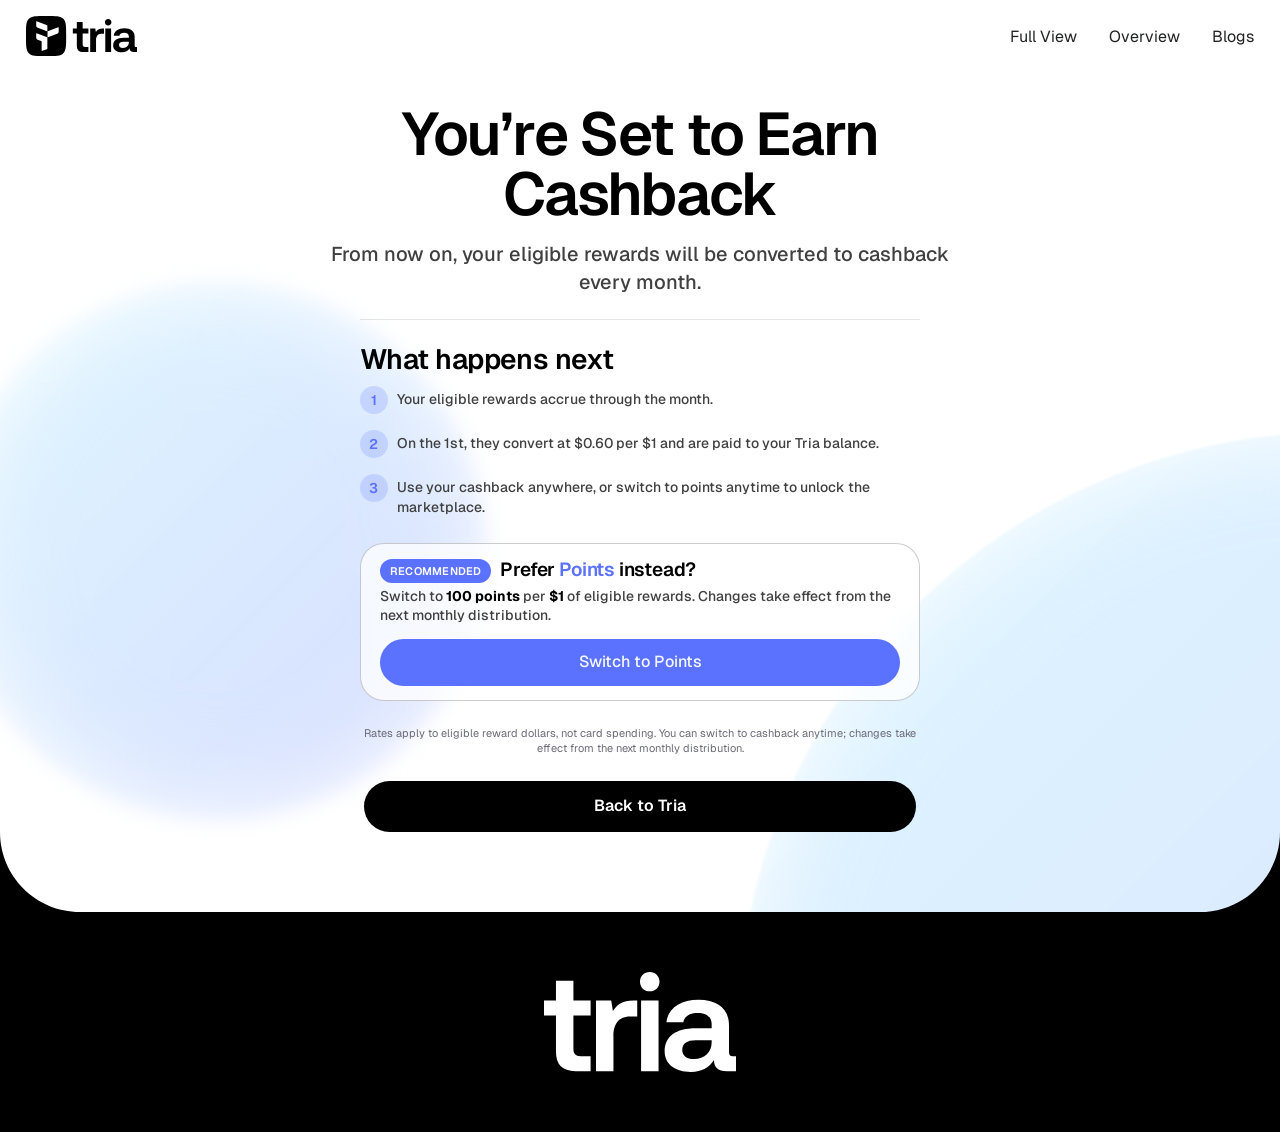
==== confirmation-cashback.html @ fc8d7dd4 "Tria rewards payout flow — static implementation from Figma Five responsive pages built 1:1 from the" ====
<!DOCTYPE html>
<html lang="en">
<head>
<meta charset="utf-8">
<meta name="viewport" content="width=device-width, initial-scale=1">
<title>You're set to earn Cashback — Tria</title>
<meta name="description" content="From now on, your eligible rewards will be converted to cashback every month.">
<link rel="preload" href="assets/fonts/Geist-SemiBold.woff2" as="font" type="font/woff2" crossorigin>
<link rel="preload" href="assets/fonts/Geist-Medium.woff2" as="font" type="font/woff2" crossorigin>
<link rel="stylesheet" href="assets/css/style.css?v=12">
</head>
<body>

  <div class="bg-layer" aria-hidden="true">
    <img class="bg bg--mobile" src="assets/img/bg-mobile.svg" alt="" width="1400" height="935">
    <img class="bg bg--desktop" src="assets/img/bg-desktop.svg" alt="" width="3000" height="2000">
  </div>

  <header class="header">
    <div class="header__inner">
      <a class="header__logo" href="index.html" aria-label="Tria — home">
        <img src="assets/img/logo-tria.svg" alt="Tria" width="58" height="21">
      </a>
      <nav class="menu" aria-label="Main">
        <a href="#">Full View</a>
        <a href="#">Overview</a>
        <a href="#">Blogs</a>
      </nav>
    </div>
  </header>

  <main>
    <section class="hero">
      <h1 class="hero__title">You&rsquo;re Set to Earn Cashback</h1>
      <p class="hero__sub">From now on, your eligible rewards will be converted to cashback every month.</p>
    </section>

    <section class="content content--flow">
      <div class="divider"></div>
      <div class="next">
        <h2 class="next__title">What happens next</h2>
        <div class="step"><span class="step__num">1</span><p class="step__text">Your eligible rewards accrue through the month.</p></div>
        <div class="step"><span class="step__num">2</span><p class="step__text">On the 1st, they convert at $0.60 per $1 and are paid to your Tria balance.</p></div>
        <div class="step"><span class="step__num">3</span><p class="step__text">Use your cashback anywhere, or switch to points anytime to unlock the marketplace.</p></div>
      </div>
      <div class="promo">
        <div class="promo__wrap">
          <div class="promo__head">
          <div class="promo__titleline">
            <span class="tag tag--rec">Recommended</span>
            <h2 class="promo__title promo__title--inline">Prefer <span class="accent">Points</span> instead?</h2>
          </div>
            <p class="promo__body">Switch to <b>100 points</b> per <b>$1</b> of eligible rewards. Changes take effect from the next monthly distribution.</p>
          </div>
          <button class="btn btn--blue" type="button" data-open-modal aria-expanded="false">Switch to Points</button>
        </div>
      </div>
      <div class="secondary">
        <p class="footnote">Rates apply to eligible reward dollars, not card spending. You can switch to cashback anytime; changes take effect from the next monthly distribution.</p>
      </div>
    </section>

    <section class="cta">
      <a class="btn" href="preference-cashback.html">Back to Tria</a>
    </section>
  </main>

  <footer class="footer">
    <div class="footer__notches" aria-hidden="true">
      <svg class="notch" viewBox="0 0 80 80" xmlns="http://www.w3.org/2000/svg"><path d="M0 0C0 44.1828 35.8172 80 80 80H0V0Z" fill="black"/></svg>
      <svg class="notch" viewBox="0 0 80 80" xmlns="http://www.w3.org/2000/svg"><path d="M80 0C80 44.1828 44.1828 80 0 80H80V0Z" fill="black"/></svg>
    </div>
    <div class="footer__bar">
      <img class="footer__mark" src="assets/img/wordmark-tria.svg" alt="Tria" width="58" height="30">
    </div>
  </footer>

  <div class="modal" data-modal aria-hidden="true">
    <div class="scrim" data-close></div>
    <div class="sheet" role="dialog" aria-modal="true" aria-labelledby="sheet-title">
      <span class="sheet__grab" aria-hidden="true"></span>
      <button class="sheet__close" type="button" data-close aria-label="Close">
        <svg viewBox="0 0 26 26" xmlns="http://www.w3.org/2000/svg" aria-hidden="true"><rect width="26" height="26" rx="13" fill="white"/><path d="M17 9L13 13M9 17L13 13M13 13L9 9M13 13L17 17" stroke="black" stroke-width="2" stroke-linecap="round"/></svg>
      </button>
      <div class="sheet__wrap">
        <div class="sheet__head">
          <div class="sheet__titleline">
            <h2 class="sheet__title" id="sheet-title">Switch to Points?</h2>
            <span class="tag tag--rec">Recommended</span>
          </div>
          <p class="sheet__body">Switch to <b>100 points</b> per <b>$1</b> of eligible rewards. Changes take effect from the next monthly distribution.</p>
        </div>
        <div class="divider"></div>
        <div class="row"><span class="row__label">Change takes effect</span><span class="row__value">1 Oct 2026</span></div>
        <div class="row"><span class="row__label">October rewards paid as</span><span class="row__value">Cashback</span></div>
        <div class="row"><span class="row__label">From November paid as</span><span class="row__value row__value--accent">Points</span></div>
        <div class="sheet__buttons">
          <a class="btn btn--blue" href="confirmation-points.html">Confirm Switch to Points</a>
          <button class="btn btn--ghost" type="button" data-close>Keep Cashback</button>
        </div>
      </div>
    </div>
  </div>

  <script src="assets/js/flow.js?v=12"></script>
</body>
</html>
---- assets/css/style.css ----
/* =========================================================
   Tria — rewards payout selection
   Figma: Tria rewards flow / UI  (node 1-389)
   Breakpoints: base = mobile 390, fluid to tablet 768,
                desktop overrides from 1000px.
   No scaling: containers flex, type and spacing stay fixed px.
   ========================================================= */

/* ---------- Fonts ---------- */
@font-face{font-family:Geist;src:url(../fonts/Geist-Regular.woff2) format("woff2");font-weight:400;font-style:normal;font-display:swap}
@font-face{font-family:Geist;src:url(../fonts/Geist-Medium.woff2) format("woff2");font-weight:500;font-style:normal;font-display:swap}
@font-face{font-family:Geist;src:url(../fonts/Geist-SemiBold.woff2) format("woff2");font-weight:600;font-style:normal;font-display:swap}
@font-face{font-family:Geist;src:url(../fonts/Geist-Bold.woff2) format("woff2");font-weight:700;font-style:normal;font-display:swap}

/* ---------- Tokens ---------- */
:root{
  --blue:#5b71ff;
  --ink:#000;
  --ink-soft:#404040;
  --ink-menu:#222323;
  --ink-foot:#6a6a75;
  --glass:rgba(255,255,255,.75);
  --hairline:rgba(0,0,0,.2);
  --divider:rgba(0,0,0,.1);
  --r-card:24px;
  --r-tile:10px;
  --ease:cubic-bezier(.4,0,.2,1);
  --ease-pop:cubic-bezier(.34,1.42,.64,1);
  --t-state:.22s;      /* card / radio state change */
  --t-copy:.15s;       /* hero + CTA copy cross-fade */
  --t-resize:.24s;     /* headline height when the line count changes */
  --t-hover:.18s;      /* hover lift / press */
  --t-slide:.55s;      /* gallery slide */
  --ease-slide:cubic-bezier(.65,0,.35,1);
  --t-modal:.3s;       /* scrim + sheet */
}

/* ---------- Reset ---------- */
*,*::before,*::after{box-sizing:border-box}
html{-webkit-text-size-adjust:100%}
body{
  margin:0;
  position:relative;
  display:flex;
  flex-direction:column;
  min-height:100vh;
  min-height:100dvh;               /* mobile browsers, minus the chrome */
  background:#fff;
  color:var(--ink);
  font-family:Geist,system-ui,-apple-system,"Segoe UI",sans-serif;
  font-weight:500;
  -webkit-font-smoothing:antialiased;
  -moz-osx-font-smoothing:grayscale;
  overflow-x:hidden;
}
.header,main,.footer{flex:none}
/* On a short page the leftover space under the footer carries the footer's
   black rather than the page white. Collapses to nothing once content fills
   the viewport, so it never adds scroll. */
body::after{
  content:"";
  flex:1 0 auto;
  width:100%;
  background:var(--ink);
  position:relative;
  z-index:1;
}
h1,h2,h3,p{margin:0}
img,svg{display:block}
a{color:inherit;text-decoration:none}
button{font:inherit;color:inherit}

/* ---------- Background blobs ---------- */
.bg-layer{position:absolute;inset:0;overflow:hidden;z-index:0;pointer-events:none}
.bg{position:absolute;top:0;left:50%;transform:translateX(-50%);max-width:none}
.bg--mobile{width:1400px;height:935px}
.bg--desktop{width:3000px;height:2000px;display:none}

/* ---------- Header ---------- */
.header{
  position:sticky;top:0;z-index:20;
  width:100%;
  background:var(--glass);
  -webkit-backdrop-filter:blur(10px);
  backdrop-filter:blur(10px);
}
.header__inner{
  max-width:1280px;margin:0 auto;
  display:flex;align-items:center;justify-content:space-between;
  padding:16px 26px;
}
.header__logo img{width:58.1px;height:21.0251px}
.menu{display:flex;align-items:center;gap:9px;font-weight:400;font-size:11px;color:var(--ink-menu);white-space:nowrap}
.menu a{transition:color .15s var(--ease)}
.menu a:hover{color:var(--blue)}

/* ---------- Page flow above the background ---------- */
main,.footer{position:relative;z-index:1}

/* ---------- Hero ---------- */
.hero{
  max-width:700px;margin:0 auto;
  display:flex;flex-direction:column;align-items:center;gap:16px;
  padding:8px 20px 23px;
  text-align:center;
}
.hero__title{
  width:100%;
  font-weight:600;font-size:44px;line-height:1;letter-spacing:-1.32px;
  color:var(--ink);
  word-break:break-word;
}
.accent{color:var(--blue)}
.hero__sub{width:100%;font-weight:500;font-size:14px;line-height:1.4;color:var(--ink-soft)}

/* ---------- Content ---------- */
.content{
  max-width:600px;margin:0 auto;
  display:flex;flex-direction:column;align-items:center;gap:12px;
  padding:0 20px 24px;
}
.options{display:flex;flex-direction:column;gap:16px;width:100%}

/* ---------- Option card ----------
   Both states keep border:0 / padding:2px, so the inner layout never moves.
   Figma's 1px hairline and 2px selected border are drawn as stacked rings
   that cross-fade — border-width itself can't be animated without a jump. */
.option{
  position:relative;
  display:flex;flex-direction:column;align-items:flex-start;
  width:100%;
  padding:2px;                       /* = Figma 1px border + 1px pad, and 2px border */
  border:0;
  border-radius:var(--r-card);
  background:var(--glass);
  -webkit-backdrop-filter:blur(10px);
  backdrop-filter:blur(10px);
  overflow:hidden;
  cursor:pointer;
  -webkit-user-select:none;user-select:none;      /* the whole card is one hit target */
  box-shadow:0 0 0 rgba(0,0,0,0);
  transition:background-color var(--t-state) var(--ease),
             box-shadow var(--t-hover) var(--ease),
             transform var(--t-hover) var(--ease);
}
.option *{cursor:inherit}
.option img{-webkit-user-drag:none;pointer-events:none}   /* photos must not start a drag */
.option::before,
.option::after{
  content:"";
  position:absolute;inset:0;z-index:2;
  border-radius:inherit;pointer-events:none;
  transition:opacity var(--t-state) var(--ease),border-color var(--t-state) var(--ease);
}
.option::before{border:1px solid var(--hairline);opacity:1}   /* resting hairline */
.option::after{border:2px solid var(--ink);opacity:0}         /* selected ring */
.option.is-selected{background:#fff}
.option.is-selected::before{opacity:0}
.option.is-selected::after{opacity:1}

/* Hover / press — only on a card you can actually pick. Once an option is
   selected it is inert: no lift, no shadow, no pointer. The gallery inside it
   stays live (click advances it, hover pauses it), so it keeps its cursor.
   Deliberately NOT wrapped in @media (hover:hover): hybrid touch laptops report
   hover:none and would lose the affordance entirely. */
.option:not(.is-selected):hover{
  box-shadow:0 10px 28px rgba(0,0,0,.15);
  transform:translateY(-2px);
}
.option:not(.is-selected):hover::before{border-color:rgba(0,0,0,.45)}
.option:not(.is-selected):active{
  box-shadow:0 2px 6px rgba(0,0,0,.12);
  transform:translateY(0);
  transition-duration:.08s;
}
.option.is-selected{cursor:default}
.option.is-selected .tiles{cursor:pointer}
.option__input{position:absolute;opacity:0;width:0;height:0;pointer-events:none}
.option:has(.option__input:focus-visible){outline:2px solid var(--blue);outline-offset:3px}

/* ---------- Photo gallery ----------
   Figma geometry: strip inset 18 / 19, 120 tall; the neighbouring slides show as
   8x100 slivers inset 9 (left) and 10 (right), dimmed to 75%. */
.tiles{position:relative;display:block;width:100%;height:138px;flex:none}
.tiles__strip{
  position:absolute;left:18px;right:19px;top:18px;height:120px;
  border-radius:var(--r-tile);
  overflow:hidden;
  background:#eee;
}
/* Grid columns at 100% overflow the track, so one -100% step == one slide.
   transform is set from JS, not from a custom property inside calc(): an
   unregistered custom property doesn't interpolate, so that version jumped. */
.track{
  display:grid;grid-auto-flow:column;grid-auto-columns:100%;
  width:100%;height:100%;
  transform:translateX(0);
  transition:transform var(--t-slide) var(--ease-slide);
}
.track.is-snapping{transition:none}
.slide{position:relative;display:block;height:120px;overflow:hidden;background:#eee}
.tile__photo{position:absolute;inset:0;width:100%;height:100%;object-fit:cover;max-width:none}
.tile__label{
  position:absolute;left:15px;top:12px;
  font-weight:600;font-size:16px;line-height:1.1;color:#fff;white-space:nowrap;
  text-shadow:0 2px 4px rgba(0,0,0,.4);
}
.tile__nav{
  position:absolute;bottom:0;left:calc(50% + .5px);transform:translateX(-50%);
  display:flex;align-items:center;gap:7px;
  padding:0 12px 12px;
  filter:drop-shadow(0 2px 2px rgba(0,0,0,.5));
  z-index:1;
}
.dot{
  display:block;width:5px;height:5px;border-radius:100px;
  background:rgba(255,255,255,.5);
  transition:width var(--t-slide) var(--ease-slide),background-color var(--t-slide) var(--ease);
}
.dot.is-on{width:18px;background:#fff}

/* Slivers. All three photos are stacked and cross-faded, so no src swap flashes. */
.peek{
  position:absolute;top:28px;width:8px;height:100px;
  background:#eee;overflow:hidden;
  opacity:.75;
  transition:opacity var(--t-slide) var(--ease);
}
.peek--prev{left:9px;border-radius:var(--r-tile) 0 0 var(--r-tile)}
.peek--next{right:10px;border-radius:0 var(--r-tile) var(--r-tile) 0}
.peek.is-empty{opacity:0}
.peek img{
  position:absolute;inset:0;width:100%;height:100%;object-fit:cover;max-width:none;
  opacity:0;
  transition:opacity var(--t-slide) var(--ease);
}
.peek img.is-on{opacity:1}

/* radio row */
.option__row{display:flex;align-items:flex-start;gap:8px;width:100%;padding:14px 18px 13px 13px}
.radio{
  position:relative;flex:none;width:24px;height:24px;border-radius:50%;
  box-shadow:inset 0 0 0 0 rgba(0,0,0,0);
  transition:box-shadow var(--t-state) var(--ease);
}
.radio::before{                       /* resting hairline ring */
  content:"";position:absolute;inset:0;border-radius:50%;
  border:1px solid var(--hairline);
  transition:opacity var(--t-state) var(--ease);
}
.radio::after{                        /* the dot */
  content:"";position:absolute;left:50%;top:50%;width:9px;height:9px;
  margin:-4.5px 0 0 -4.5px;border-radius:50%;background:var(--ink);
  opacity:0;transform:scale(.2);
  transition:opacity .16s var(--ease),transform .24s var(--ease-pop);
}
.option.is-selected .radio{box-shadow:inset 0 0 0 2px var(--ink)}
.option.is-selected .radio::before{opacity:0}
.option.is-selected .radio::after{opacity:1;transform:scale(1)}
.option__wrap{display:flex;flex-direction:column;align-items:center;gap:4px;flex:1 0 0;min-width:0}
.option__head{display:flex;flex-direction:column;align-items:flex-start;gap:5px;width:100%}
.option__titleline{display:flex;align-items:center;gap:9px;height:24px;width:100%}
.option__title{
  font-weight:600;font-size:19px;line-height:1.1;letter-spacing:-.19px;
  color:var(--ink-soft);white-space:nowrap;
  transition:color var(--t-state) var(--ease);
}
.option__rate{
  width:100%;
  font-weight:600;font-size:28px;line-height:1.05;letter-spacing:-.56px;
  color:var(--ink-soft);word-break:break-word;
  transition:color var(--t-state) var(--ease);
}
.option.is-selected .option__title,
.option.is-selected .option__rate{color:var(--ink)}
.option__desc{width:100%;font-weight:500;font-size:14px;line-height:1.4;color:var(--ink-soft)}

/* ---------- Tags ---------- */
.tag{
  display:inline-flex;align-items:flex-start;flex:none;
  padding:7px 10px 6px;border-radius:999px;
  font-weight:600;font-size:11px;line-height:1;letter-spacing:.22px;
  text-transform:uppercase;white-space:nowrap;
}
.tag--rec{background:var(--blue);color:#fff}
.tag--example,.tag--soft{background:rgba(91,113,255,.2);color:var(--blue)}

/* ---------- Secondary ---------- */
.secondary{display:flex;flex-direction:column;align-items:center;gap:16px;width:100%}
.example{
  display:flex;flex-direction:column;align-items:center;gap:7px;
  width:100%;padding-top:16px;border-radius:20px;overflow:hidden;
}
.example__text{
  width:100%;text-align:center;
  font-weight:500;font-size:14px;line-height:1.4;color:var(--ink-soft);
  word-break:break-word;
}
.example__text b{font-weight:700;color:var(--ink)}
.divider{width:100%;height:1px;background:var(--divider)}
.footnote{
  width:100%;text-align:center;
  font-weight:400;font-size:11px;line-height:1.4;color:var(--ink-foot);
}

/* ---------- CTA ---------- */
.cta{max-width:600px;margin:0 auto;padding:0 24px;display:flex;flex-direction:column;align-items:center}
.btn{
  width:100%;
  display:flex;align-items:center;justify-content:center;
  padding:17px 24px 18px;
  border:0;border-radius:999px;background:var(--ink);color:#fff;
  font-weight:600;font-size:16px;line-height:1;
  white-space:nowrap;cursor:pointer;
  transition:background-color .16s var(--ease),transform .16s var(--ease);
}
.btn:hover{background:#1c1c1c}
.btn:active{transform:scale(.99)}
.btn:focus-visible{outline:2px solid var(--blue);outline-offset:3px}

/* ---------- Footer ---------- */
.footer{display:flex;flex-direction:column;align-items:center;width:100%;overflow:hidden}
.footer__notches{display:flex;justify-content:space-between;width:100%;height:40px}
.notch{width:40px;height:40px;flex:none}
.footer__bar{
  display:flex;flex-direction:column;align-items:center;justify-content:center;
  width:100%;padding:30px 0;background:var(--ink);
}
.footer__mark{width:57.6439px;height:30px}

/* =========================================================
   Flow pages — confirmation + returning-user preference
   ========================================================= */
.content--flow{gap:25px}
.stack{display:flex;flex-direction:column;gap:16px;width:100%}

/* "What happens next" */
.next{display:flex;flex-direction:column;gap:12px;width:100%}
.next__title{
  width:100%;
  font-weight:600;font-size:28px;line-height:1.05;letter-spacing:-.56px;color:var(--ink);
}
.step{display:flex;align-items:flex-start;gap:9px;width:100%}
.step__num{
  flex:none;display:flex;align-items:center;justify-content:center;
  width:28px;height:28px;border-radius:999px;
  background:rgba(91,113,255,.2);color:var(--blue);
  font-weight:600;font-size:14px;line-height:1;letter-spacing:.28px;
  margin-bottom:4px;             /* Figma pads 4px under the numeral's box */
}
.step__text{
  flex:1 0 0;min-width:0;padding-top:4px;
  font-weight:500;font-size:14px;line-height:1.4;color:var(--ink-soft);
}

/* label / value rows, used in the status card and in the modal */
.row{display:flex;align-items:flex-start;gap:4px;width:100%;font-size:14px;line-height:1.4}
.row__label{flex:1 0 0;min-width:0;font-weight:500;color:var(--ink-soft)}
.row__value{flex:none;white-space:nowrap;font-weight:600;color:var(--ink)}
.row__value--accent{color:var(--blue)}

/* the active-preference card (returning user) */
.status{width:100%;border:2px solid var(--ink);border-radius:var(--r-card);background:#fff;overflow:hidden}
.status__wrap{display:flex;flex-direction:column;gap:10px;width:100%;padding:14px 18px 13px}
.status__head{display:flex;flex-direction:column;gap:4px;width:100%}
.status__lines{display:flex;flex-direction:column;gap:5px;width:100%}
.status__titleline{display:flex;align-items:center;gap:9px;height:24px;width:100%}
.status__name{
  flex:1 0 0;min-width:0;
  font-weight:600;font-size:19px;line-height:1.1;letter-spacing:-.19px;color:var(--ink);
}
.status__rate{
  width:100%;
  font-weight:600;font-size:28px;line-height:1.05;letter-spacing:-.56px;color:var(--ink);
}
.status__desc{width:100%;font-weight:500;font-size:14px;line-height:1.4;color:var(--ink-soft)}

/* the "Prefer X instead?" glass card */
.promo{
  width:100%;padding:1px;
  border:1px solid var(--hairline);border-radius:var(--r-card);
  background:var(--glass);
  -webkit-backdrop-filter:blur(10px);backdrop-filter:blur(10px);
  overflow:hidden;
}
.promo__wrap{display:flex;flex-direction:column;gap:13px;width:100%;padding:14px 18px 13px}
.promo__head{display:flex;flex-direction:column;gap:4px;width:100%}
.promo__titleline{display:flex;flex-wrap:wrap;align-items:center;gap:8px 9px;width:100%}
.promo__title{
  font-weight:600;font-size:19px;line-height:1.1;letter-spacing:-.19px;color:var(--ink);
}
.promo__title--block{width:100%}
.promo__title--inline{white-space:nowrap}
.promo__body{width:100%;font-weight:500;font-size:14px;line-height:1.4;color:var(--ink-soft)}
.promo__body b{font-weight:700;color:var(--ink)}

/* button variants — all sit on the same 15/16 vertical rhythm as Figma */
.btn--outline,.btn--blue,.btn--white,.btn--ghost{font-weight:500;padding:15px 24px 16px}
.btn--outline{background:transparent;color:var(--ink);border:1.5px solid var(--ink)}
.btn--outline:hover{background:rgba(0,0,0,.05)}
.btn--blue{background:var(--blue);color:#f3faff}
.btn--blue:hover{background:#4a61ff}
.btn--white{background:#fff;color:var(--ink)}
.btn--white:hover{background:#ececec}
.btn--ghost{background:transparent;color:#fff;border:1.5px solid #fff}
.btn--ghost:hover{background:rgba(255,255,255,.12)}

/* ---------- Confirm-change modal ----------
   Bottom sheet below 1000px (with the Figma grabber), centred dialog above it
   (with the close button). Both are the same black card. */
.modal{
  position:fixed;inset:0;z-index:40;
  display:flex;align-items:flex-end;justify-content:center;
  padding:20px;
  visibility:hidden;
  transition:visibility 0s linear var(--t-modal);
}
body.is-modal .modal{visibility:visible;transition:visibility 0s}
.scrim{
  position:absolute;inset:0;
  background:rgba(255,255,255,.5);
  -webkit-backdrop-filter:blur(10px);backdrop-filter:blur(10px);
  opacity:0;
  transition:opacity var(--t-modal) var(--ease);
}
body.is-modal .scrim{opacity:1}
.sheet{
  position:relative;
  display:flex;flex-direction:column;align-items:center;
  width:100%;max-width:560px;
  background:var(--ink);border:2px solid var(--ink);border-radius:var(--r-card);
  overflow:hidden;
  opacity:0;transform:translateY(28px);
  transition:opacity var(--t-modal) var(--ease),transform var(--t-modal) var(--ease-slide);
}
body.is-modal .sheet{opacity:1;transform:translateY(0)}
.sheet__grab{
  display:block;flex:none;
  width:40px;height:4px;margin-top:8px;
  border-radius:2px;background:rgba(255,255,255,.24);
}
.sheet__close{display:none}
.sheet__wrap{display:flex;flex-direction:column;gap:10px;width:100%;padding:14px 18px 13px}
.sheet__head{display:flex;flex-direction:column;gap:4px;width:100%}
.sheet__titleline{display:flex;align-items:center;gap:9px;min-height:24px;width:100%}
.sheet__title{
  font-weight:600;font-size:19px;line-height:1.1;letter-spacing:-.19px;color:#fff;
  white-space:nowrap;
}
.sheet__body{width:100%;font-weight:500;font-size:14px;line-height:1.4;color:rgba(255,255,255,.75)}
.sheet__body b{font-weight:700;color:#fff}
.sheet .divider{background:rgba(255,255,255,.2)}
.sheet .row__label{color:rgba(255,255,255,.75)}
.sheet .row__value{color:#fff}
.sheet .row__value--accent{color:var(--blue)}
.sheet__buttons{display:flex;flex-direction:column;gap:12px;width:100%;padding-top:10px}

/* ---------- Copy cross-fade when the choice changes ----------
   The headline can change line count, so its height is animated too;
   overflow is only clipped for the length of that resize. */
.hero__title,.hero__sub,.btn__label{
  transition:opacity var(--t-copy) var(--ease),transform var(--t-copy) var(--ease);
}
.btn__label{display:block}
body.is-swapping .hero__title,
body.is-swapping .hero__sub,
body.is-swapping .btn__label{opacity:0;transform:translateY(-6px)}
.hero__title.is-resizing{
  overflow:hidden;
  transition:opacity var(--t-copy) var(--ease),transform var(--t-copy) var(--ease),
             height var(--t-resize) var(--ease);
}

/* =========================================================
   Desktop — from 1000px
   ========================================================= */
@media (min-width:1000px){
  .bg--mobile{display:none}
  .bg--desktop{display:block}

  .header__inner{padding:16px 26px}
  .header__logo img{width:110.667px;height:40.0479px}
  .menu{gap:32px;font-size:16px}

  .hero{padding:32px 20px 23px}
  .hero__title{font-size:60px;letter-spacing:-1.8px}
  .hero__sub{font-size:20px}

  .br-wide{display:none}

  .btn--lg{font-size:20px}

  /* modal becomes a centred dialog */
  .modal{align-items:center}
  .sheet__grab{display:none}
  .sheet__close{
    display:flex;align-items:center;justify-content:center;
    position:absolute;right:8px;top:8px;
    width:26px;height:26px;padding:0;
    border:0;border-radius:999px;background:#fff;
    cursor:pointer;
    transition:background-color var(--t-hover) var(--ease);
  }
  .sheet__close:hover{background:#ececec}
  .sheet__close svg{width:26px;height:26px}

  .footer__notches{height:80px}
  .notch{width:80px;height:80px}
  .footer__bar{padding:60px 0}
  .footer__mark{width:192px;height:100px}
}

@media (prefers-reduced-motion:reduce){
  *{transition-duration:.01ms !important}
}
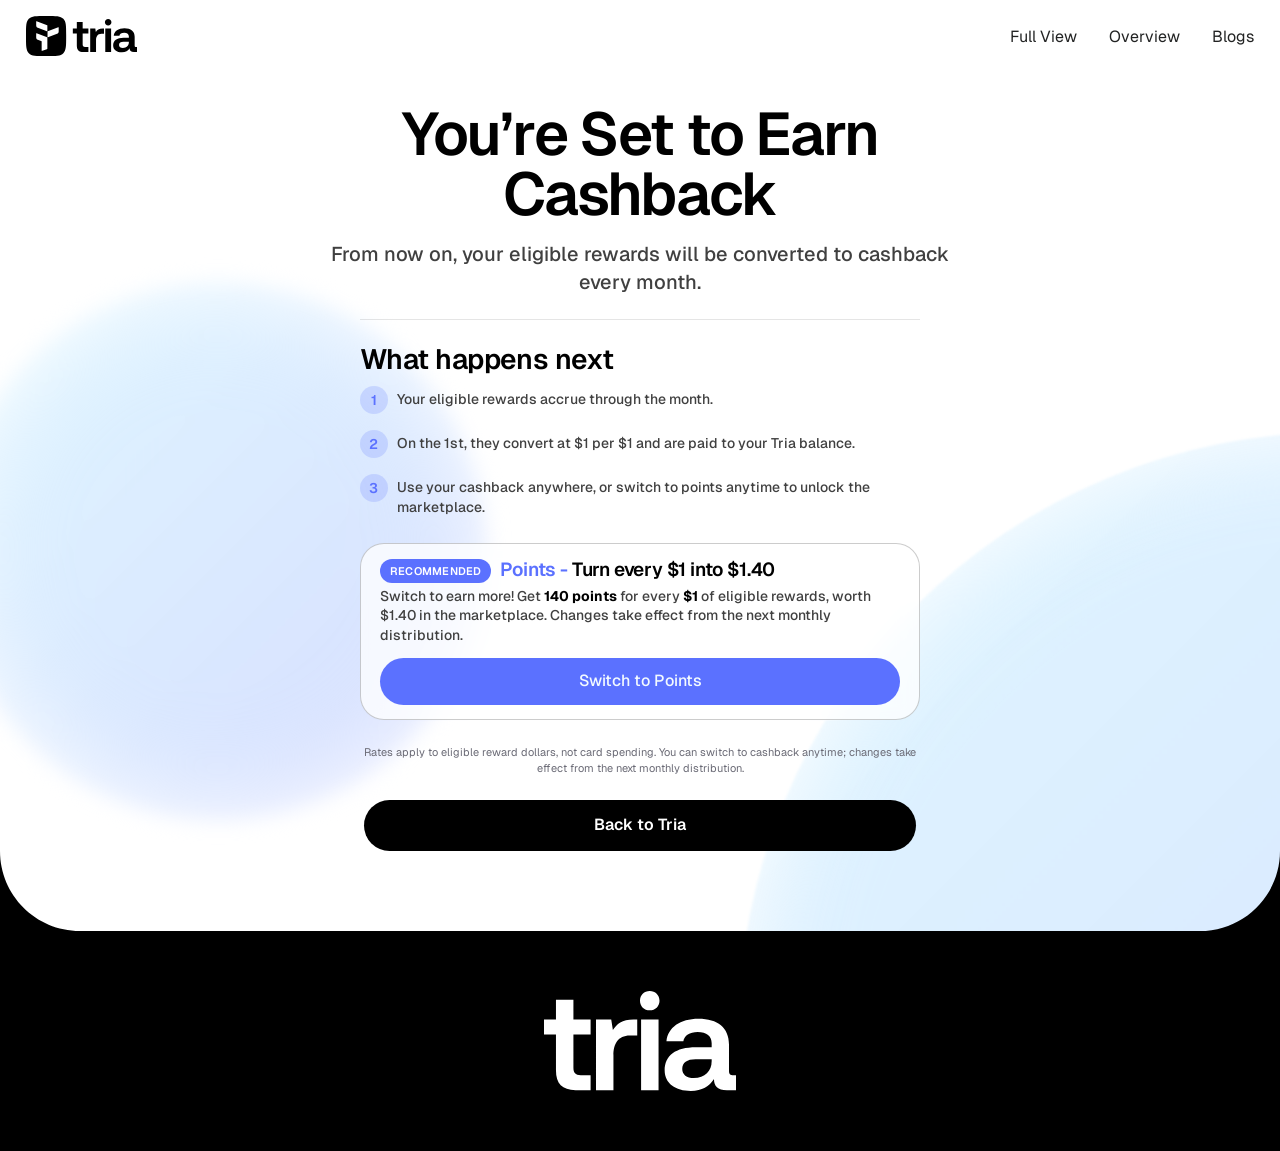
==== commit 3a567dce: "Update copy to the new rates from Figma Points is now 140 points per $1 (worth $1.40); Cashback is $" ====
--- a/confirmation-cashback.html
+++ b/confirmation-cashback.html
@@ -7,7 +7,7 @@
 <meta name="description" content="From now on, your eligible rewards will be converted to cashback every month.">
 <link rel="preload" href="assets/fonts/Geist-SemiBold.woff2" as="font" type="font/woff2" crossorigin>
 <link rel="preload" href="assets/fonts/Geist-Medium.woff2" as="font" type="font/woff2" crossorigin>
-<link rel="stylesheet" href="assets/css/style.css?v=12">
+<link rel="stylesheet" href="assets/css/style.css?v=17">
 </head>
 <body>
 
@@ -40,7 +40,7 @@
       <div class="next">
         <h2 class="next__title">What happens next</h2>
         <div class="step"><span class="step__num">1</span><p class="step__text">Your eligible rewards accrue through the month.</p></div>
-        <div class="step"><span class="step__num">2</span><p class="step__text">On the 1st, they convert at $0.60 per $1 and are paid to your Tria balance.</p></div>
+        <div class="step"><span class="step__num">2</span><p class="step__text">On the 1st, they convert at $1 per $1 and are paid to your Tria balance.</p></div>
         <div class="step"><span class="step__num">3</span><p class="step__text">Use your cashback anywhere, or switch to points anytime to unlock the marketplace.</p></div>
       </div>
       <div class="promo">
@@ -48,9 +48,9 @@
           <div class="promo__head">
           <div class="promo__titleline">
             <span class="tag tag--rec">Recommended</span>
-            <h2 class="promo__title promo__title--inline">Prefer <span class="accent">Points</span> instead?</h2>
+            <h2 class="promo__title promo__title--inline"><span class="accent">Points -</span> Turn every $1 into $1.40</h2>
           </div>
-            <p class="promo__body">Switch to <b>100 points</b> per <b>$1</b> of eligible rewards. Changes take effect from the next monthly distribution.</p>
+            <p class="promo__body">Switch to earn more! Get <b>140 points</b> for every <b>$1</b> of eligible rewards, worth $1.40 in the marketplace. Changes take effect from the next monthly distribution.</p>
           </div>
           <button class="btn btn--blue" type="button" data-open-modal aria-expanded="false">Switch to Points</button>
         </div>
@@ -88,7 +88,7 @@
             <h2 class="sheet__title" id="sheet-title">Switch to Points?</h2>
             <span class="tag tag--rec">Recommended</span>
           </div>
-          <p class="sheet__body">Switch to <b>100 points</b> per <b>$1</b> of eligible rewards. Changes take effect from the next monthly distribution.</p>
+          <p class="sheet__body">Switch to earn more! Get <b>140 points</b> for every <b>$1</b> of eligible rewards, worth $1.40 in the marketplace. Changes take effect from the next monthly distribution.</p>
         </div>
         <div class="divider"></div>
         <div class="row"><span class="row__label">Change takes effect</span><span class="row__value">1 Oct 2026</span></div>
@@ -102,6 +102,6 @@
     </div>
   </div>
 
-  <script src="assets/js/flow.js?v=12"></script>
+  <script src="assets/js/flow.js?v=17"></script>
 </body>
 </html>
--- a/assets/css/style.css
+++ b/assets/css/style.css
@@ -181,7 +181,7 @@
 /* ---------- Photo gallery ----------
    Figma geometry: strip inset 18 / 19, 120 tall; the neighbouring slides show as
    8x100 slivers inset 9 (left) and 10 (right), dimmed to 75%. */
-.tiles{position:relative;display:block;width:100%;height:138px;flex:none}
+.tiles{position:relative;display:block;width:100%;height:138px;flex:none;touch-action:pan-y}
 .tiles__strip{
   position:absolute;left:18px;right:19px;top:18px;height:120px;
   border-radius:var(--r-tile);
@@ -197,7 +197,7 @@
   transform:translateX(0);
   transition:transform var(--t-slide) var(--ease-slide);
 }
-.track.is-snapping{transition:none}
+.track.is-snapping,.track.is-dragging{transition:none}
 .slide{position:relative;display:block;height:120px;overflow:hidden;background:#eee}
 .tile__photo{position:absolute;inset:0;width:100%;height:100%;object-fit:cover;max-width:none}
 .tile__label{
@@ -390,7 +390,7 @@
   font-weight:600;font-size:19px;line-height:1.1;letter-spacing:-.19px;color:var(--ink);
 }
 .promo__title--block{width:100%}
-.promo__title--inline{white-space:nowrap}
+.promo__title--inline{white-space:normal}   /* one line at 390 as in Figma; wraps rather than clips on narrower phones */
 .promo__body{width:100%;font-weight:500;font-size:14px;line-height:1.4;color:var(--ink-soft)}
 .promo__body b{font-weight:700;color:var(--ink)}
 
@@ -431,9 +431,11 @@
   background:var(--ink);border:2px solid var(--ink);border-radius:var(--r-card);
   overflow:hidden;
   opacity:0;transform:translateY(28px);
+  touch-action:none;                 /* the sheet handles the vertical drag itself */
   transition:opacity var(--t-modal) var(--ease),transform var(--t-modal) var(--ease-slide);
 }
 body.is-modal .sheet{opacity:1;transform:translateY(0)}
+.sheet.is-dragging{transition:none}
 .sheet__grab{
   display:block;flex:none;
   width:40px;height:4px;margin-top:8px;
@@ -492,6 +494,7 @@
 
   /* modal becomes a centred dialog */
   .modal{align-items:center}
+  .sheet{touch-action:auto}
   .sheet__grab{display:none}
   .sheet__close{
     display:flex;align-items:center;justify-content:center;
